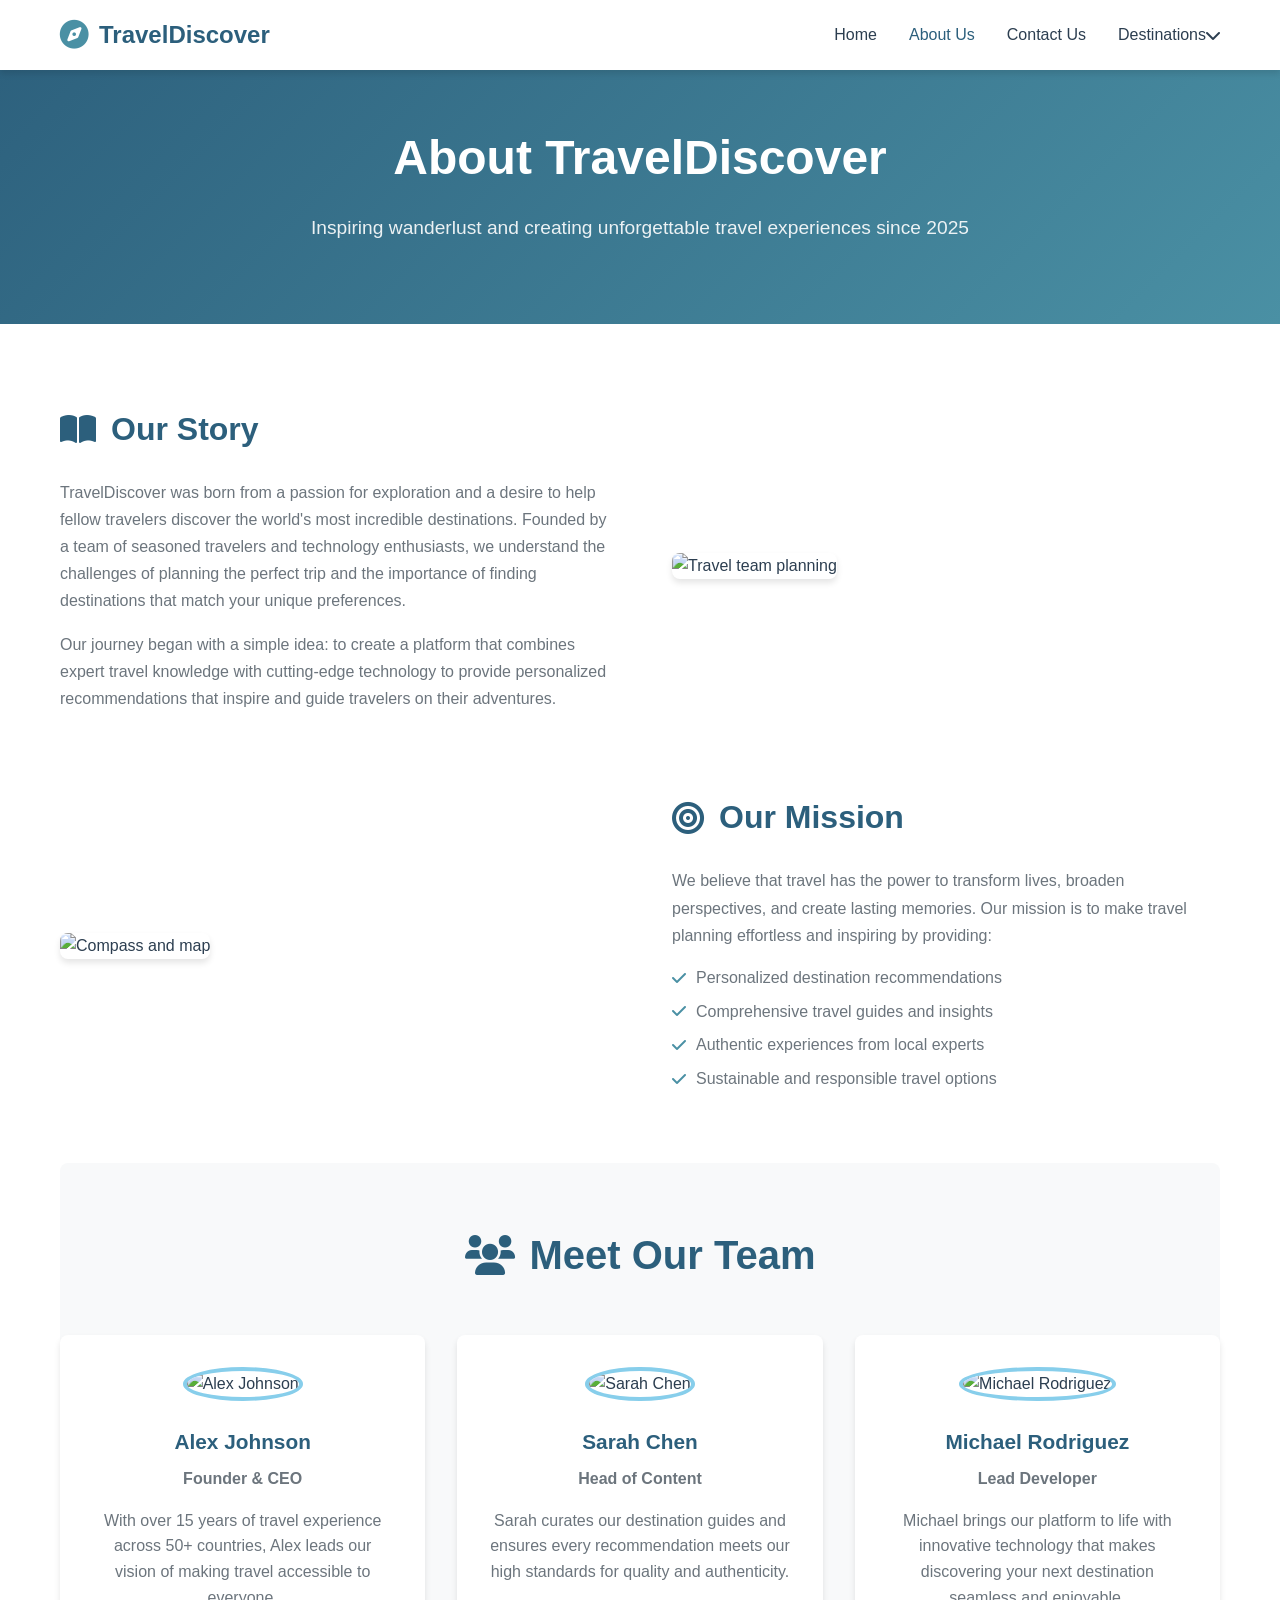
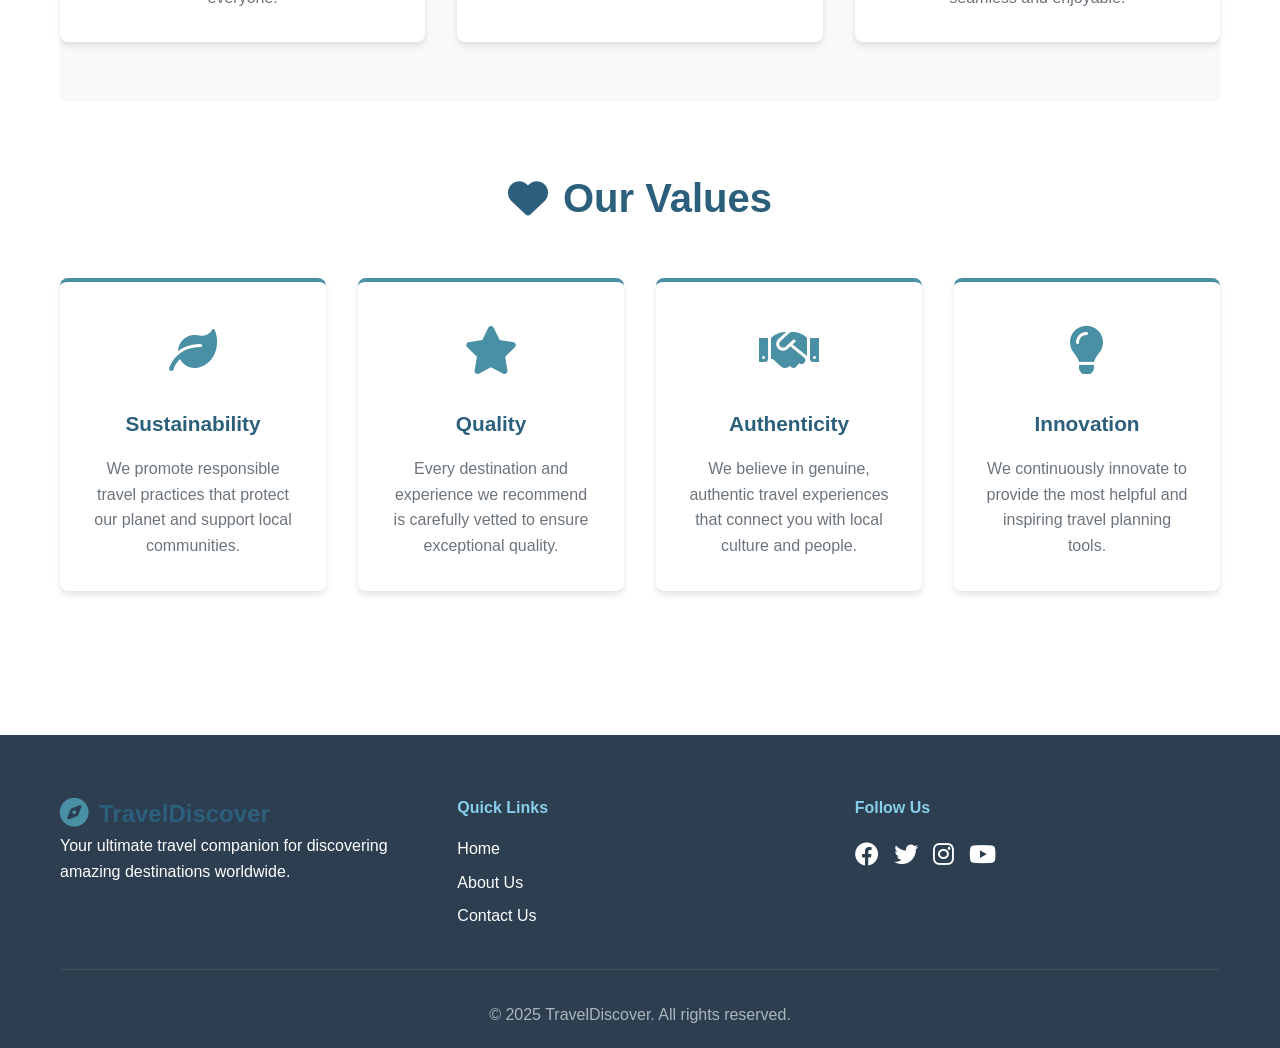
==== about.html @ 0dfa572a "create TravelDiscover website" ====
<!DOCTYPE html>
<html lang="en">
<head>
    <meta charset="UTF-8">
    <meta name="viewport" content="width=device-width, initial-scale=1.0">
    <title>About Us - TravelDiscover</title>
    <link rel="stylesheet" href="styles.css">
    <link href="https://cdnjs.cloudflare.com/ajax/libs/font-awesome/6.0.0/css/all.min.css" rel="stylesheet">
</head>
<body>
    <!-- Navigation Bar -->
    <nav class="ac-navbar">
        <div class="ac-nav-container">
            <div class="ac-logo">
                <i class="fas fa-compass"></i>
                <span>TravelDiscover</span>
            </div>
            <ul class="ac-nav-menu" id="acNavMenu">
                <li><a href="index.html">Home</a></li>
                <li><a href="about.html" class="ac-nav-active">About Us</a></li>
                <li><a href="contact.html">Contact Us</a></li>
                <li class="ac-dropdown">
                    <a href="#" class="ac-dropdown-toggle">Destinations <i class="fas fa-chevron-down"></i></a>
                    <ul class="ac-dropdown-menu">
                        <li><a href="index.html#beaches">Beaches</a></li>
                        <li><a href="index.html#temples">Temples</a></li>
                        <li><a href="index.html#countries">Countries</a></li>
                    </ul>
                </li>
            </ul>
            <div class="ac-hamburger" id="acHamburger">
                <span></span>
                <span></span>
                <span></span>
            </div>
        </div>
    </nav>

    <!-- About Hero Section -->
    <section class="ac-about-hero">
        <div class="ac-container">
            <h1>About TravelDiscover</h1>
            <p class="ac-hero-subtitle">Inspiring wanderlust and creating unforgettable travel experiences since 2025</p>
        </div>
    </section>

    <!-- About Content -->
    <section class="ac-about-content">
        <div class="ac-container">
            <!-- Our Story -->
            <div class="ac-about-section">
                <div class="ac-about-text">
                    <h2><i class="fas fa-book-open"></i> Our Story</h2>
                    <p>TravelDiscover was born from a passion for exploration and a desire to help fellow travelers discover the world's most incredible destinations. Founded by a team of seasoned travelers and technology enthusiasts, we understand the challenges of planning the perfect trip and the importance of finding destinations that match your unique preferences.</p>
                    <p>Our journey began with a simple idea: to create a platform that combines expert travel knowledge with cutting-edge technology to provide personalized recommendations that inspire and guide travelers on their adventures.</p>
                </div>
                <div class="ac-about-image">
                    <img src="https://images.unsplash.com/photo-1488646953014-85cb44e25828?ixlib=rb-4.0.3&auto=format&fit=crop&w=600&q=80" alt="Travel team planning" />
                </div>
            </div>

            <!-- Our Mission -->
            <div class="ac-about-section ac-reverse">
                <div class="ac-about-text">
                    <h2><i class="fas fa-bullseye"></i> Our Mission</h2>
                    <p>We believe that travel has the power to transform lives, broaden perspectives, and create lasting memories. Our mission is to make travel planning effortless and inspiring by providing:</p>
                    <ul class="ac-mission-list">
                        <li><i class="fas fa-check"></i> Personalized destination recommendations</li>
                        <li><i class="fas fa-check"></i> Comprehensive travel guides and insights</li>
                        <li><i class="fas fa-check"></i> Authentic experiences from local experts</li>
                        <li><i class="fas fa-check"></i> Sustainable and responsible travel options</li>
                    </ul>
                </div>
                <div class="ac-about-image">
                    <img src="https://images.unsplash.com/photo-1469474968028-56623f02e42e?ixlib=rb-4.0.3&auto=format&fit=crop&w=600&q=80" alt="Compass and map" />
                </div>
            </div>

            <!-- Our Team -->
            <div class="ac-team-section">
                <h2><i class="fas fa-users"></i> Meet Our Team</h2>
                <div class="ac-team-grid">
                    <div class="ac-team-member">
                        <div class="ac-member-image">
                            <img src="https://images.unsplash.com/photo-1507003211169-0a1dd7228f2d?ixlib=rb-4.0.3&auto=format&fit=crop&w=300&q=80" alt="Alex Johnson" />
                        </div>
                        <div class="ac-member-info">
                            <h3>Alex Johnson</h3>
                            <p class="ac-member-role">Founder & CEO</p>
                            <p>With over 15 years of travel experience across 50+ countries, Alex leads our vision of making travel accessible to everyone.</p>
                        </div>
                    </div>
                    <div class="ac-team-member">
                        <div class="ac-member-image">
                            <img src="https://images.unsplash.com/photo-1494790108755-2616b612b605?ixlib=rb-4.0.3&auto=format&fit=crop&w=300&q=80" alt="Sarah Chen" />
                        </div>
                        <div class="ac-member-info">
                            <h3>Sarah Chen</h3>
                            <p class="ac-member-role">Head of Content</p>
                            <p>Sarah curates our destination guides and ensures every recommendation meets our high standards for quality and authenticity.</p>
                        </div>
                    </div>
                    <div class="ac-team-member">
                        <div class="ac-member-image">
                            <img src="https://images.unsplash.com/photo-1472099645785-5658abf4ff4e?ixlib=rb-4.0.3&auto=format&fit=crop&w=300&q=80" alt="Michael Rodriguez" />
                        </div>
                        <div class="ac-member-info">
                            <h3>Michael Rodriguez</h3>
                            <p class="ac-member-role">Lead Developer</p>
                            <p>Michael brings our platform to life with innovative technology that makes discovering your next destination seamless and enjoyable.</p>
                        </div>
                    </div>
                </div>
            </div>

            <!-- Our Values -->
            <div class="ac-values-section">
                <h2><i class="fas fa-heart"></i> Our Values</h2>
                <div class="ac-values-grid">
                    <div class="ac-value-card">
                        <div class="ac-value-icon">
                            <i class="fas fa-leaf"></i>
                        </div>
                        <h3>Sustainability</h3>
                        <p>We promote responsible travel practices that protect our planet and support local communities.</p>
                    </div>
                    <div class="ac-value-card">
                        <div class="ac-value-icon">
                            <i class="fas fa-star"></i>
                        </div>
                        <h3>Quality</h3>
                        <p>Every destination and experience we recommend is carefully vetted to ensure exceptional quality.</p>
                    </div>
                    <div class="ac-value-card">
                        <div class="ac-value-icon">
                            <i class="fas fa-handshake"></i>
                        </div>
                        <h3>Authenticity</h3>
                        <p>We believe in genuine, authentic travel experiences that connect you with local culture and people.</p>
                    </div>
                    <div class="ac-value-card">
                        <div class="ac-value-icon">
                            <i class="fas fa-lightbulb"></i>
                        </div>
                        <h3>Innovation</h3>
                        <p>We continuously innovate to provide the most helpful and inspiring travel planning tools.</p>
                    </div>
                </div>
            </div>
        </div>
    </section>

    <!-- Footer -->
    <footer class="ac-footer">
        <div class="ac-container">
            <div class="ac-footer-content">
                <div class="ac-footer-section">
                    <div class="ac-logo">
                        <i class="fas fa-compass"></i>
                        <span>TravelDiscover</span>
                    </div>
                    <p>Your ultimate travel companion for discovering amazing destinations worldwide.</p>
                </div>
                <div class="ac-footer-section">
                    <h4>Quick Links</h4>
                    <ul>
                        <li><a href="index.html">Home</a></li>
                        <li><a href="about.html">About Us</a></li>
                        <li><a href="contact.html">Contact Us</a></li>
                    </ul>
                </div>
                <div class="ac-footer-section">
                    <h4>Follow Us</h4>
                    <div class="ac-social-links">
                        <a href="#"><i class="fab fa-facebook"></i></a>
                        <a href="#"><i class="fab fa-twitter"></i></a>
                        <a href="#"><i class="fab fa-instagram"></i></a>
                        <a href="#"><i class="fab fa-youtube"></i></a>
                    </div>
                </div>
            </div>
            <div class="ac-footer-bottom">
                <p>&copy; 2025 TravelDiscover. All rights reserved.</p>
            </div>
        </div>
    </footer>

    <script src="script.js"></script>
</body>
</html>
---- styles.css ----
/* CSS Variables for consistent theming */
:root {
    --primary-color: #2C5F7C;
    --secondary-color: #4A90A4;
    --accent-color: #87CEEB;
    --text-dark: #2C3E50;
    --text-light: #6C757D;
    --white: #FFFFFF;
    --light-gray: #F8F9FA;
    --border-color: #E9ECEF;
    --shadow: 0 4px 6px rgba(0, 0, 0, 0.1);
    --shadow-hover: 0 8px 25px rgba(0, 0, 0, 0.15);
    --gradient: linear-gradient(135deg, var(--primary-color), var(--secondary-color));
    --border-radius: 8px;
    --transition: all 0.3s ease;
}

/* Global Styles */
* {
    margin: 0;
    padding: 0;
    box-sizing: border-box;
}

body {
    font-family: 'Segoe UI', Tahoma, Geneva, Verdana, sans-serif;
    line-height: 1.6;
    color: var(--text-dark);
    background-color: var(--white);
}

.ac-container {
    max-width: 1200px;
    margin: 0 auto;
    padding: 0 20px;
}

/* Navigation Styles */
.ac-navbar {
    background: var(--white);
    box-shadow: var(--shadow);
    position: fixed;
    top: 0;
    left: 0;
    right: 0;
    z-index: 1000;
    transition: var(--transition);
}

.ac-nav-container {
    max-width: 1200px;
    margin: 0 auto;
    padding: 0 20px;
    display: flex;
    justify-content: space-between;
    align-items: center;
    height: 70px;
}

.ac-logo {
    display: flex;
    align-items: center;
    font-size: 1.5rem;
    font-weight: bold;
    color: var(--primary-color);
    text-decoration: none;
}

.ac-logo i {
    margin-right: 10px;
    font-size: 1.8rem;
    color: var(--secondary-color);
}

.ac-nav-menu {
    display: flex;
    list-style: none;
    align-items: center;
}

.ac-nav-menu li {
    margin-left: 2rem;
    position: relative;
}

.ac-nav-menu a {
    text-decoration: none;
    color: var(--text-dark);
    font-weight: 500;
    transition: var(--transition);
    padding: 0.5rem 0;
    display: flex;
    align-items: center;
}

.ac-nav-menu a:hover,
.ac-nav-active {
    color: var(--primary-color) !important;
}

/* Dropdown Styles */
.ac-dropdown {
    position: relative;
}

.ac-dropdown-menu {
    position: absolute;
    top: 100%;
    left: 0;
    background: var(--white);
    box-shadow: var(--shadow);
    border-radius: var(--border-radius);
    min-width: 200px;
    opacity: 0;
    visibility: hidden;
    transform: translateY(-10px);
    transition: var(--transition);
    list-style: none;
    padding: 0.5rem 0;
    margin: 0;
}

.ac-dropdown:hover .ac-dropdown-menu {
    opacity: 1;
    visibility: visible;
    transform: translateY(0);
}

.ac-dropdown-menu li {
    margin: 0;
}

.ac-dropdown-menu a {
    padding: 0.75rem 1rem;
    display: block;
    border-radius: 0;
}

.ac-dropdown-menu a:hover {
    background-color: var(--light-gray);
}

/* Mobile Navigation */
.ac-hamburger {
    display: none;
    flex-direction: column;
    cursor: pointer;
    padding: 5px;
}

.ac-hamburger span {
    width: 25px;
    height: 3px;
    background-color: var(--primary-color);
    margin: 3px 0;
    transition: var(--transition);
}

/* Hero Section */
.ac-hero {
    background: var(--gradient);
    color: var(--white);
    padding: 120px 0 80px;
    display: flex;
    align-items: center;
    min-height: 600px;
}

.ac-hero .ac-container {
    display: grid;
    grid-template-columns: 1fr 1fr;
    gap: 4rem;
    align-items: center;
}

.ac-hero-content h1 {
    font-size: 3rem;
    margin-bottom: 1rem;
    line-height: 1.2;
}

.ac-intro-text {
    font-size: 1.2rem;
    margin-bottom: 2rem;
    opacity: 0.9;
    line-height: 1.6;
}

.ac-cta-button {
    display: inline-flex;
    align-items: center;
    background: var(--white);
    color: var(--primary-color);
    padding: 15px 30px;
    text-decoration: none;
    border-radius: var(--border-radius);
    font-weight: 600;
    transition: var(--transition);
    box-shadow: var(--shadow);
}

.ac-cta-button:hover {
    transform: translateY(-2px);
    box-shadow: var(--shadow-hover);
}

.ac-hero-image {
    text-align: center;
}

.ac-hero-image img {
    width: 100%;
    max-width: 500px;
    height: 400px;
    object-fit: cover;
    border-radius: var(--border-radius);
    box-shadow: var(--shadow-hover);
}

/* Recommendations Section */
.ac-recommendations {
    padding: 80px 0;
    background: var(--light-gray);
}

.ac-recommendations h2 {
    text-align: center;
    font-size: 2.5rem;
    margin-bottom: 3rem;
    color: var(--primary-color);
}

.ac-recommendation-category {
    margin-bottom: 4rem;
}

.ac-recommendation-category h3 {
    font-size: 2rem;
    margin-bottom: 2rem;
    color: var(--text-dark);
    display: flex;
    align-items: center;
    gap: 15px;
}

.ac-recommendation-category h3 i {
    color: var(--secondary-color);
}

.ac-recommendation-grid {
    display: grid;
    grid-template-columns: repeat(auto-fit, minmax(400px, 1fr));
    gap: 2rem;
}

.ac-recommendation-card {
    background: var(--white);
    border-radius: var(--border-radius);
    overflow: hidden;
    box-shadow: var(--shadow);
    transition: var(--transition);
}

.ac-recommendation-card:hover {
    transform: translateY(-5px);
    box-shadow: var(--shadow-hover);
}

.ac-recommendation-card img {
    width: 100%;
    height: 250px;
    object-fit: cover;
}

.ac-card-content {
    padding: 1.5rem;
}

.ac-card-content h4 {
    font-size: 1.3rem;
    margin-bottom: 0.5rem;
    color: var(--primary-color);
}

.ac-card-content p {
    color: var(--text-light);
    margin-bottom: 1rem;
}

.ac-rating {
    display: flex;
    align-items: center;
    gap: 5px;
}

.ac-rating i {
    color: #FFD700;
}

.ac-rating span {
    margin-left: 10px;
    font-weight: 600;
    color: var(--text-dark);
}

/* About Page Styles */
.ac-about-hero,
.ac-contact-hero {
    background: var(--gradient);
    color: var(--white);
    padding: 120px 0 80px;
    text-align: center;
}

.ac-about-hero h1,
.ac-contact-hero h1 {
    font-size: 3rem;
    margin-bottom: 1rem;
}

.ac-hero-subtitle {
    font-size: 1.2rem;
    opacity: 0.9;
}

.ac-about-content {
    padding: 80px 0;
}

.ac-about-section {
    display: grid;
    grid-template-columns: 1fr 1fr;
    gap: 4rem;
    align-items: center;
    margin-bottom: 4rem;
}

.ac-about-section.ac-reverse {
    direction: rtl;
}

.ac-about-section.ac-reverse > * {
    direction: ltr;
}

.ac-about-text h2 {
    font-size: 2rem;
    margin-bottom: 1.5rem;
    color: var(--primary-color);
    display: flex;
    align-items: center;
    gap: 15px;
}

.ac-about-text p {
    margin-bottom: 1rem;
    color: var(--text-light);
    line-height: 1.7;
}

.ac-mission-list {
    list-style: none;
    padding: 0;
}

.ac-mission-list li {
    display: flex;
    align-items: center;
    gap: 10px;
    margin-bottom: 0.5rem;
    color: var(--text-light);
}

.ac-mission-list i {
    color: var(--secondary-color);
}

.ac-about-image img {
    width: 100%;
    height: 400px;
    object-fit: cover;
    border-radius: var(--border-radius);
    box-shadow: var(--shadow);
}

/* Team Section */
.ac-team-section {
    background: var(--light-gray);
    padding: 60px 0;
    border-radius: var(--border-radius);
    margin: 4rem 0;
}

.ac-team-section h2 {
    text-align: center;
    font-size: 2.5rem;
    margin-bottom: 3rem;
    color: var(--primary-color);
    display: flex;
    align-items: center;
    justify-content: center;
    gap: 15px;
}

.ac-team-grid {
    display: grid;
    grid-template-columns: repeat(auto-fit, minmax(300px, 1fr));
    gap: 2rem;
}

.ac-team-member {
    background: var(--white);
    padding: 2rem;
    border-radius: var(--border-radius);
    text-align: center;
    box-shadow: var(--shadow);
    transition: var(--transition);
}

.ac-team-member:hover {
    transform: translateY(-5px);
    box-shadow: var(--shadow-hover);
}

.ac-member-image {
    margin-bottom: 1.5rem;
}

.ac-member-image img {
    width: 120px;
    height: 120px;
    border-radius: 50%;
    object-fit: cover;
    border: 4px solid var(--accent-color);
}

.ac-member-info h3 {
    font-size: 1.3rem;
    margin-bottom: 0.5rem;
    color: var(--primary-color);
}

.ac-member-role {
    color: var(--secondary-color);
    font-weight: 600;
    margin-bottom: 1rem !important;
}

.ac-member-info p {
    color: var(--text-light);
    line-height: 1.6;
}

/* Values Section */
.ac-values-section {
    margin: 4rem 0;
}

.ac-values-section h2 {
    text-align: center;
    font-size: 2.5rem;
    margin-bottom: 3rem;
    color: var(--primary-color);
    display: flex;
    align-items: center;
    justify-content: center;
    gap: 15px;
}

.ac-values-grid {
    display: grid;
    grid-template-columns: repeat(auto-fit, minmax(250px, 1fr));
    gap: 2rem;
}

.ac-value-card {
    background: var(--white);
    padding: 2rem;
    border-radius: var(--border-radius);
    text-align: center;
    box-shadow: var(--shadow);
    transition: var(--transition);
    border-top: 4px solid var(--secondary-color);
}

.ac-value-card:hover {
    transform: translateY(-5px);
    box-shadow: var(--shadow-hover);
}

.ac-value-icon {
    font-size: 3rem;
    color: var(--secondary-color);
    margin-bottom: 1rem;
}

.ac-value-card h3 {
    font-size: 1.3rem;
    margin-bottom: 1rem;
    color: var(--primary-color);
}

.ac-value-card p {
    color: var(--text-light);
    line-height: 1.6;
}

/* Contact Page Styles */
.ac-contact-content {
    padding: 80px 0;
}

.ac-contact-wrapper {
    display: grid;
    grid-template-columns: 2fr 1fr;
    gap: 4rem;
}

.ac-contact-form-section h2,
.ac-contact-info-section h2 {
    font-size: 2rem;
    margin-bottom: 2rem;
    color: var(--primary-color);
    display: flex;
    align-items: center;
    gap: 15px;
}

/* Contact Form */
.ac-contact-form {
    background: var(--white);
    padding: 2rem;
    border-radius: var(--border-radius);
    box-shadow: var(--shadow);
}

.ac-form-row {
    display: grid;
    grid-template-columns: 1fr 1fr;
    gap: 1rem;
}

.ac-form-group {
    margin-bottom: 1.5rem;
}

.ac-form-group label {
    display: block;
    margin-bottom: 0.5rem;
    font-weight: 600;
    color: var(--text-dark);
}

.ac-form-group input,
.ac-form-group select,
.ac-form-group textarea {
    width: 100%;
    padding: 12px;
    border: 2px solid var(--border-color);
    border-radius: var(--border-radius);
    font-family: inherit;
    transition: var(--transition);
}

.ac-form-group input:focus,
.ac-form-group select:focus,
.ac-form-group textarea:focus {
    outline: none;
    border-color: var(--secondary-color);
    box-shadow: 0 0 0 3px rgba(74, 144, 164, 0.1);
}

.ac-checkbox-group {
    display: flex;
    align-items: flex-start;
    gap: 10px;
}

.ac-checkbox-group input[type="checkbox"] {
    width: auto;
    margin-top: 4px;
}

.ac-checkbox-group label {
    margin-bottom: 0;
    font-weight: normal;
    cursor: pointer;
}

.ac-submit-button {
    background: var(--gradient);
    color: var(--white);
    border: none;
    padding: 15px 30px;
    border-radius: var(--border-radius);
    font-size: 1.1rem;
    font-weight: 600;
    cursor: pointer;
    transition: var(--transition);
    display: flex;
    align-items: center;
    gap: 10px;
    width: 100%;
    justify-content: center;
}

.ac-submit-button:hover {
    transform: translateY(-2px);
    box-shadow: var(--shadow-hover);
}

/* Success Message */
.ac-success-message {
    background: #d4edda;
    color: #155724;
    padding: 2rem;
    border-radius: var(--border-radius);
    text-align: center;
    border: 1px solid #c3e6cb;
    display: none;
}

.ac-success-message.ac-show {
    display: block;
}

.ac-success-message i {
    font-size: 3rem;
    margin-bottom: 1rem;
}

.ac-success-message h3 {
    margin-bottom: 0.5rem;
}

/* Contact Information */
.ac-contact-info-card {
    background: var(--white);
    padding: 2rem;
    border-radius: var(--border-radius);
    box-shadow: var(--shadow);
}

.ac-contact-item {
    display: flex;
    align-items: flex-start;
    gap: 15px;
    margin-bottom: 2rem;
    padding-bottom: 2rem;
    border-bottom: 1px solid var(--border-color);
}

.ac-contact-item:last-child {
    margin-bottom: 0;
    padding-bottom: 0;
    border-bottom: none;
}

.ac-contact-icon {
    background: var(--light-gray);
    padding: 15px;
    border-radius: 50%;
    color: var(--secondary-color);
    font-size: 1.2rem;
    min-width: 50px;
    text-align: center;
}

.ac-contact-details h3 {
    margin-bottom: 0.5rem;
    color: var(--primary-color);
}

.ac-contact-details p {
    color: var(--text-light);
    margin-bottom: 0.25rem;
}

/* Social Media Section */
.ac-social-section {
    margin-top: 2rem;
    padding-top: 2rem;
    border-top: 1px solid var(--border-color);
}

.ac-social-section h3 {
    margin-bottom: 1rem;
    color: var(--primary-color);
    display: flex;
    align-items: center;
    gap: 10px;
}

.ac-social-link {
    display: flex;
    align-items: center;
    gap: 10px;
    padding: 10px 15px;
    margin-bottom: 10px;
    border-radius: var(--border-radius);
    text-decoration: none;
    transition: var(--transition);
    border: 2px solid var(--border-color);
}

.ac-social-link:hover {
    transform: translateX(5px);
}

.ac-social-link.facebook {
    color: #1877F2;
    border-color: #1877F2;
}

.ac-social-link.facebook:hover {
    background: #1877F2;
    color: white;
}

.ac-social-link.twitter {
    color: #1DA1F2;
    border-color: #1DA1F2;
}

.ac-social-link.twitter:hover {
    background: #1DA1F2;
    color: white;
}

.ac-social-link.instagram {
    color: #E4405F;
    border-color: #E4405F;
}

.ac-social-link.instagram:hover {
    background: #E4405F;
    color: white;
}

.ac-social-link.youtube {
    color: #FF0000;
    border-color: #FF0000;
}

.ac-social-link.youtube:hover {
    background: #FF0000;
    color: white;
}

/* FAQ Section */
.ac-faq-section {
    background: var(--light-gray);
    padding: 60px 0;
    margin-top: 4rem;
}

.ac-faq-section h2 {
    text-align: center;
    font-size: 2.5rem;
    margin-bottom: 3rem;
    color: var(--primary-color);
    display: flex;
    align-items: center;
    justify-content: center;
    gap: 15px;
}

.ac-faq-grid {
    display: grid;
    grid-template-columns: repeat(auto-fit, minmax(280px, 1fr));
    gap: 2rem;
}

.ac-faq-item {
    background: var(--white);
    padding: 2rem;
    border-radius: var(--border-radius);
    box-shadow: var(--shadow);
    transition: var(--transition);
}

.ac-faq-item:hover {
    transform: translateY(-2px);
    box-shadow: var(--shadow-hover);
}

.ac-faq-item h3 {
    font-size: 1.2rem;
    margin-bottom: 1rem;
    color: var(--primary-color);
}

.ac-faq-item p {
    color: var(--text-light);
    line-height: 1.6;
}

/* Footer */
.ac-footer {
    background: var(--text-dark);
    color: var(--white);
    padding: 60px 0 20px;
}

.ac-footer-content {
    display: grid;
    grid-template-columns: repeat(auto-fit, minmax(250px, 1fr));
    gap: 2rem;
    margin-bottom: 2rem;
}

.ac-footer-section h4 {
    margin-bottom: 1rem;
    color: var(--accent-color);
}

.ac-footer-section ul {
    list-style: none;
}

.ac-footer-section ul li {
    margin-bottom: 0.5rem;
}

.ac-footer-section ul li a {
    color: var(--white);
    text-decoration: none;
    transition: var(--transition);
}

.ac-footer-section ul li a:hover {
    color: var(--accent-color);
}

.ac-footer .ac-social-links {
    display: flex;
    gap: 15px;
}

.ac-footer .ac-social-links a {
    color: var(--white);
    font-size: 1.5rem;
    transition: var(--transition);
}

.ac-footer .ac-social-links a:hover {
    color: var(--accent-color);
    transform: translateY(-2px);
}

.ac-footer-bottom {
    text-align: center;
    padding-top: 2rem;
    border-top: 1px solid #495057;
    color: #ADB5BD;
}

/* Responsive Design */
@media (max-width: 768px) {
    .ac-nav-menu {
        position: fixed;
        top: 70px;
        left: -100%;
        width: 100%;
        height: calc(100vh - 70px);
        background: var(--white);
        flex-direction: column;
        justify-content: flex-start;
        align-items: center;
        transition: var(--transition);
        padding-top: 2rem;
        box-shadow: var(--shadow);
    }

    .ac-nav-menu.ac-active {
        left: 0;
    }

    .ac-nav-menu li {
        margin: 1rem 0;
    }

    .ac-hamburger {
        display: flex;
    }

    .ac-hamburger.ac-active span:nth-child(1) {
        transform: rotate(-45deg) translate(-5px, 6px);
    }

    .ac-hamburger.ac-active span:nth-child(2) {
        opacity: 0;
    }

    .ac-hamburger.ac-active span:nth-child(3) {
        transform: rotate(45deg) translate(-5px, -6px);
    }

    .ac-dropdown-menu {
        position: static;
        opacity: 1;
        visibility: visible;
        transform: none;
        box-shadow: none;
        background: var(--light-gray);
        border-radius: 0;
        margin-top: 1rem;
    }

    .ac-hero .ac-container {
        grid-template-columns: 1fr;
        text-align: center;
        gap: 2rem;
    }

    .ac-hero-content h1 {
        font-size: 2.5rem;
    }

    .ac-recommendation-grid {
        grid-template-columns: 1fr;
    }

    .ac-about-section {
        grid-template-columns: 1fr;
        gap: 2rem;
    }

    .ac-about-section.ac-reverse {
        direction: ltr;
    }

    .ac-contact-wrapper {
        grid-template-columns: 1fr;
        gap: 2rem;
    }

    .ac-form-row {
        grid-template-columns: 1fr;
    }

    .ac-footer-content {
        grid-template-columns: 1fr;
        text-align: center;
    }
}

@media (max-width: 480px) {
    .ac-container {
        padding: 0 15px;
    }

    .ac-hero {
        padding: 100px 0 60px;
    }

    .ac-hero-content h1 {
        font-size: 2rem;
    }

    .ac-intro-text {
        font-size: 1rem;
    }

    .ac-recommendations h2,
    .ac-team-section h2,
    .ac-values-section h2,
    .ac-faq-section h2 {
        font-size: 2rem;
    }

    .ac-about-hero h1,
    .ac-contact-hero h1 {
        font-size: 2.5rem;
    }

    .ac-recommendation-card,
    .ac-team-member,
    .ac-value-card,
    .ac-faq-item {
        margin-bottom: 1rem;
    }
}

/* Animation Classes */
.ac-fade-in {
    opacity: 0;
    transform: translateY(30px);
    transition: all 0.6s ease;
}

.ac-fade-in.ac-visible {
    opacity: 1;
    transform: translateY(0);
}

/* Scroll to Top Button */
.ac-scroll-top {
    position: fixed;
    bottom: 20px;
    right: 20px;
    background: var(--primary-color);
    color: var(--white);
    border: none;
    border-radius: 50%;
    width: 50px;
    height: 50px;
    font-size: 1.2rem;
    cursor: pointer;
    opacity: 0;
    visibility: hidden;
    transition: var(--transition);
    z-index: 1000;
}

.ac-scroll-top.ac-visible {
    opacity: 1;
    visibility: visible;
}

.ac-scroll-top:hover {
    background: var(--secondary-color);
    transform: translateY(-2px);
}
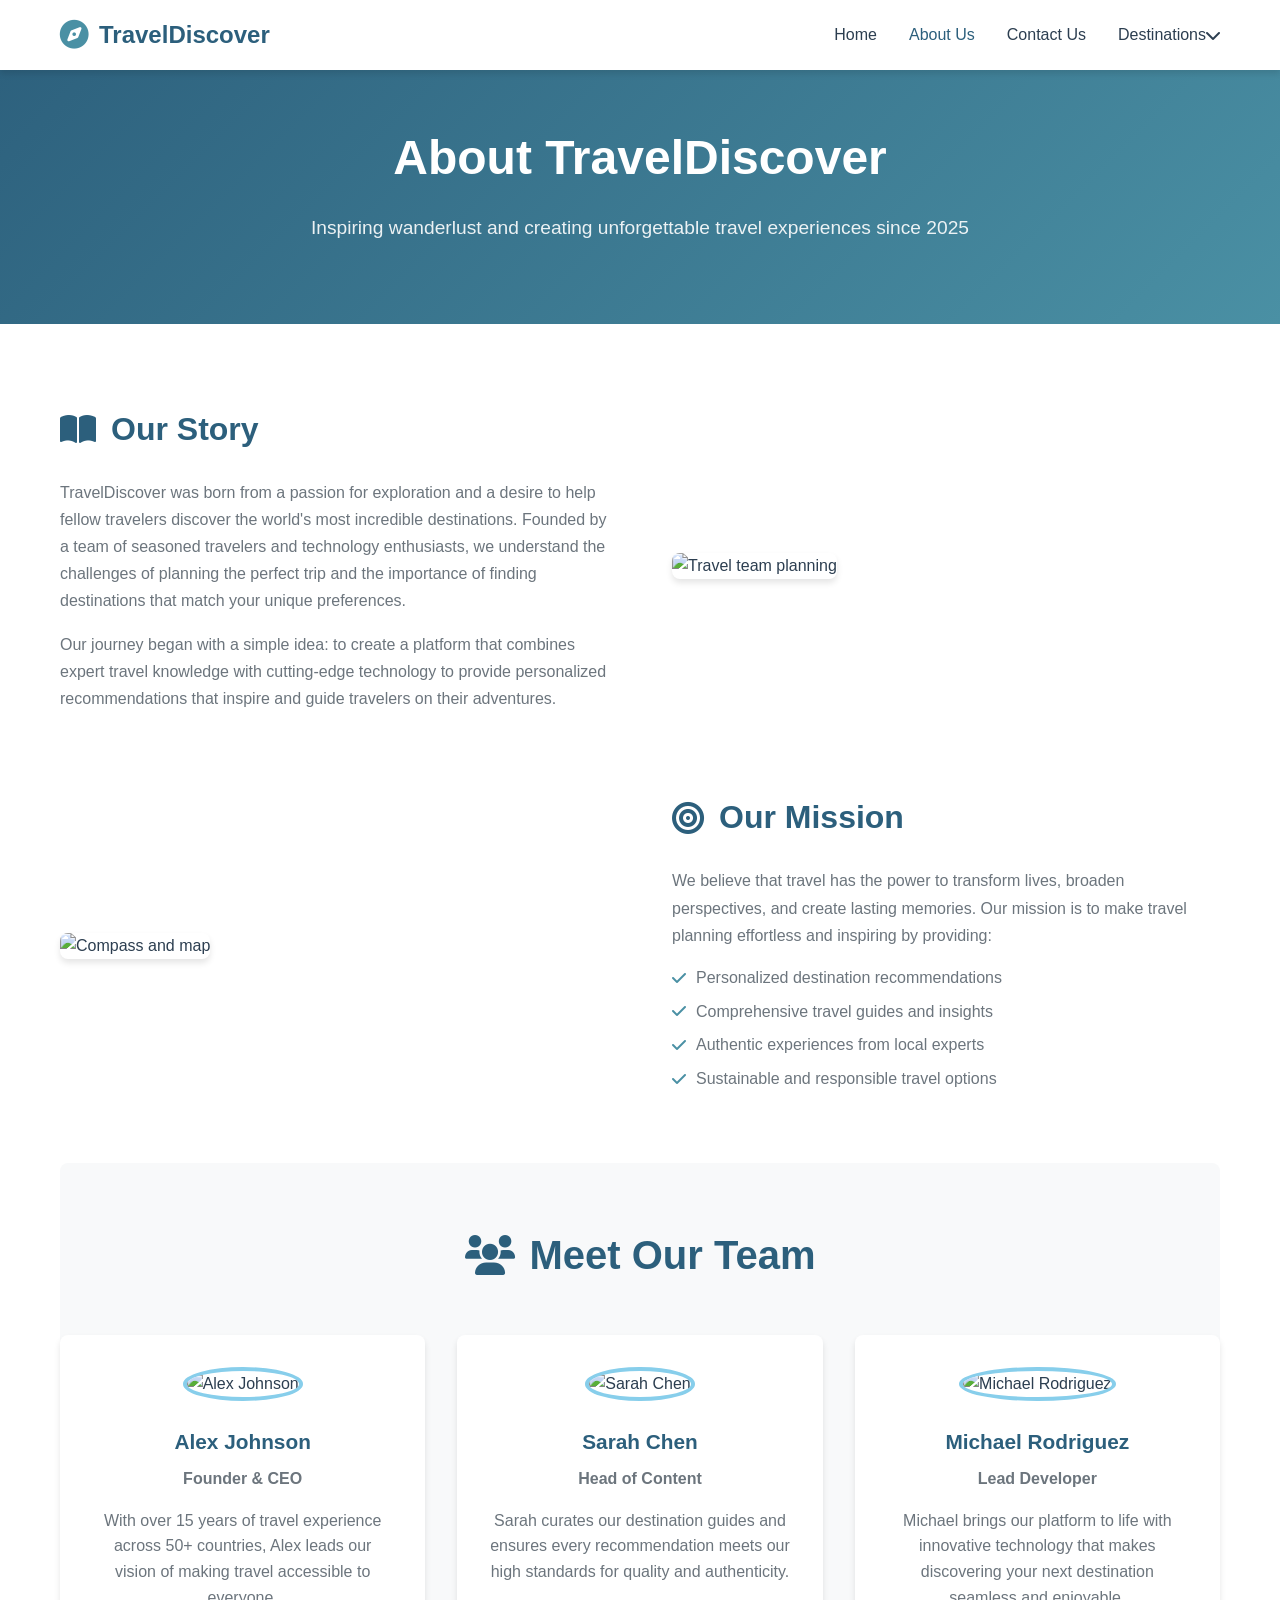
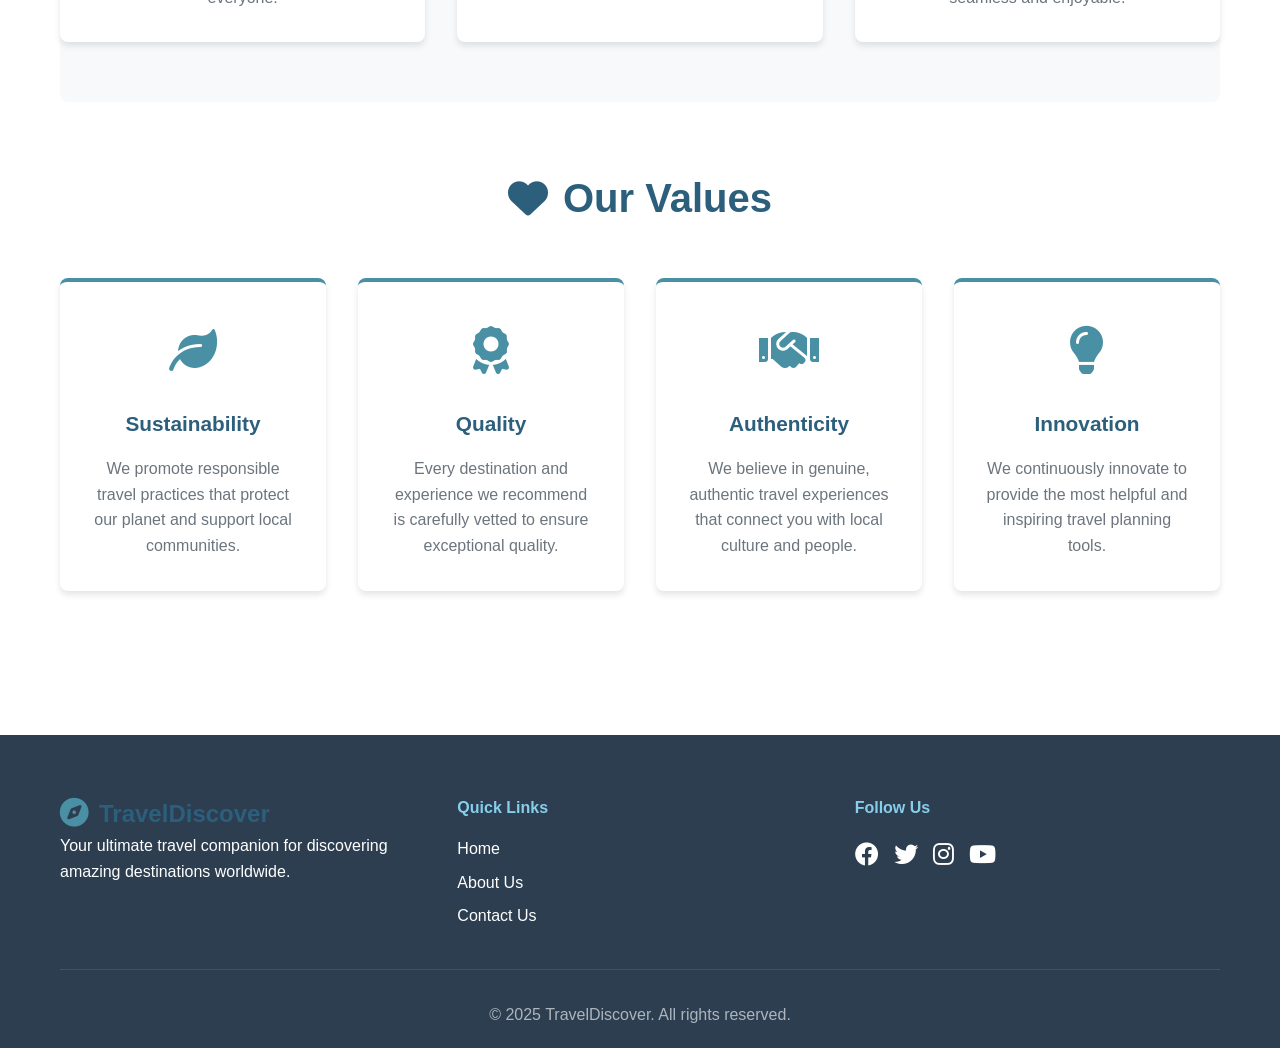
==== commit 9b26ab60: "remove extra prefixes from classes and ids" ====
--- a/about.html
+++ b/about.html
@@ -9,26 +9,26 @@
 </head>
 <body>
     <!-- Navigation Bar -->
-    <nav class="ac-navbar">
-        <div class="ac-nav-container">
-            <div class="ac-logo">
+    <nav class="navbar">
+        <div class="nav-container">
+            <div class="logo">
                 <i class="fas fa-compass"></i>
                 <span>TravelDiscover</span>
             </div>
-            <ul class="ac-nav-menu" id="acNavMenu">
+            <ul class="nav-menu" id="navMenu">
                 <li><a href="index.html">Home</a></li>
-                <li><a href="about.html" class="ac-nav-active">About Us</a></li>
+                <li><a href="about.html" class="nav-active">About Us</a></li>
                 <li><a href="contact.html">Contact Us</a></li>
-                <li class="ac-dropdown">
-                    <a href="#" class="ac-dropdown-toggle">Destinations <i class="fas fa-chevron-down"></i></a>
-                    <ul class="ac-dropdown-menu">
+                <li class="dropdown">
+                    <a href="#" class="dropdown-toggle">Destinations <i class="fas fa-chevron-down"></i></a>
+                    <ul class="dropdown-menu">
                         <li><a href="index.html#beaches">Beaches</a></li>
                         <li><a href="index.html#temples">Temples</a></li>
                         <li><a href="index.html#countries">Countries</a></li>
                     </ul>
                 </li>
             </ul>
-            <div class="ac-hamburger" id="acHamburger">
+            <div class="hamburger" id="hamburger">
                 <span></span>
                 <span></span>
                 <span></span>
@@ -37,76 +37,76 @@
     </nav>
 
     <!-- About Hero Section -->
-    <section class="ac-about-hero">
-        <div class="ac-container">
+    <section class="about-hero">
+        <div class="container">
             <h1>About TravelDiscover</h1>
-            <p class="ac-hero-subtitle">Inspiring wanderlust and creating unforgettable travel experiences since 2025</p>
+            <p class="hero-subtitle">Inspiring wanderlust and creating unforgettable travel experiences since 2025</p>
         </div>
     </section>
 
     <!-- About Content -->
-    <section class="ac-about-content">
-        <div class="ac-container">
+    <section class="about-content">
+        <div class="container">
             <!-- Our Story -->
-            <div class="ac-about-section">
-                <div class="ac-about-text">
+            <div class="about-section">
+                <div class="about-text">
                     <h2><i class="fas fa-book-open"></i> Our Story</h2>
                     <p>TravelDiscover was born from a passion for exploration and a desire to help fellow travelers discover the world's most incredible destinations. Founded by a team of seasoned travelers and technology enthusiasts, we understand the challenges of planning the perfect trip and the importance of finding destinations that match your unique preferences.</p>
                     <p>Our journey began with a simple idea: to create a platform that combines expert travel knowledge with cutting-edge technology to provide personalized recommendations that inspire and guide travelers on their adventures.</p>
                 </div>
-                <div class="ac-about-image">
+                <div class="about-image">
                     <img src="https://images.unsplash.com/photo-1488646953014-85cb44e25828?ixlib=rb-4.0.3&auto=format&fit=crop&w=600&q=80" alt="Travel team planning" />
                 </div>
             </div>
 
             <!-- Our Mission -->
-            <div class="ac-about-section ac-reverse">
-                <div class="ac-about-text">
+            <div class="about-section reverse">
+                <div class="about-text">
                     <h2><i class="fas fa-bullseye"></i> Our Mission</h2>
                     <p>We believe that travel has the power to transform lives, broaden perspectives, and create lasting memories. Our mission is to make travel planning effortless and inspiring by providing:</p>
-                    <ul class="ac-mission-list">
+                    <ul class="mission-list">
                         <li><i class="fas fa-check"></i> Personalized destination recommendations</li>
                         <li><i class="fas fa-check"></i> Comprehensive travel guides and insights</li>
                         <li><i class="fas fa-check"></i> Authentic experiences from local experts</li>
                         <li><i class="fas fa-check"></i> Sustainable and responsible travel options</li>
                     </ul>
                 </div>
-                <div class="ac-about-image">
+                <div class="about-image">
                     <img src="https://images.unsplash.com/photo-1469474968028-56623f02e42e?ixlib=rb-4.0.3&auto=format&fit=crop&w=600&q=80" alt="Compass and map" />
                 </div>
             </div>
 
             <!-- Our Team -->
-            <div class="ac-team-section">
+            <div class="team-section">
                 <h2><i class="fas fa-users"></i> Meet Our Team</h2>
-                <div class="ac-team-grid">
-                    <div class="ac-team-member">
-                        <div class="ac-member-image">
+                <div class="team-grid">
+                    <div class="team-member">
+                        <div class="member-image">
                             <img src="https://images.unsplash.com/photo-1507003211169-0a1dd7228f2d?ixlib=rb-4.0.3&auto=format&fit=crop&w=300&q=80" alt="Alex Johnson" />
                         </div>
-                        <div class="ac-member-info">
+                        <div class="member-info">
                             <h3>Alex Johnson</h3>
-                            <p class="ac-member-role">Founder & CEO</p>
+                            <p class="member-role">Founder & CEO</p>
                             <p>With over 15 years of travel experience across 50+ countries, Alex leads our vision of making travel accessible to everyone.</p>
                         </div>
                     </div>
-                    <div class="ac-team-member">
-                        <div class="ac-member-image">
+                    <div class="team-member">
+                        <div class="member-image">
                             <img src="https://images.unsplash.com/photo-1494790108755-2616b612b605?ixlib=rb-4.0.3&auto=format&fit=crop&w=300&q=80" alt="Sarah Chen" />
                         </div>
-                        <div class="ac-member-info">
+                        <div class="member-info">
                             <h3>Sarah Chen</h3>
-                            <p class="ac-member-role">Head of Content</p>
+                            <p class="member-role">Head of Content</p>
                             <p>Sarah curates our destination guides and ensures every recommendation meets our high standards for quality and authenticity.</p>
                         </div>
                     </div>
-                    <div class="ac-team-member">
-                        <div class="ac-member-image">
+                    <div class="team-member">
+                        <div class="member-image">
                             <img src="https://images.unsplash.com/photo-1472099645785-5658abf4ff4e?ixlib=rb-4.0.3&auto=format&fit=crop&w=300&q=80" alt="Michael Rodriguez" />
                         </div>
-                        <div class="ac-member-info">
+                        <div class="member-info">
                             <h3>Michael Rodriguez</h3>
-                            <p class="ac-member-role">Lead Developer</p>
+                            <p class="member-role">Lead Developer</p>
                             <p>Michael brings our platform to life with innovative technology that makes discovering your next destination seamless and enjoyable.</p>
                         </div>
                     </div>
@@ -114,32 +114,32 @@
             </div>
 
             <!-- Our Values -->
-            <div class="ac-values-section">
+            <div class="values-section">
                 <h2><i class="fas fa-heart"></i> Our Values</h2>
-                <div class="ac-values-grid">
-                    <div class="ac-value-card">
-                        <div class="ac-value-icon">
+                <div class="values-grid">
+                                        <div class="value-card">
+                        <div class="value-icon">
                             <i class="fas fa-leaf"></i>
                         </div>
                         <h3>Sustainability</h3>
                         <p>We promote responsible travel practices that protect our planet and support local communities.</p>
                     </div>
-                    <div class="ac-value-card">
-                        <div class="ac-value-icon">
-                            <i class="fas fa-star"></i>
+                    <div class="value-card">
+                        <div class="value-icon">
+                            <i class="fas fa-award"></i>
                         </div>
                         <h3>Quality</h3>
                         <p>Every destination and experience we recommend is carefully vetted to ensure exceptional quality.</p>
                     </div>
-                    <div class="ac-value-card">
-                        <div class="ac-value-icon">
+                    <div class="value-card">
+                        <div class="value-icon">
                             <i class="fas fa-handshake"></i>
                         </div>
                         <h3>Authenticity</h3>
                         <p>We believe in genuine, authentic travel experiences that connect you with local culture and people.</p>
                     </div>
-                    <div class="ac-value-card">
-                        <div class="ac-value-icon">
+                    <div class="value-card">
+                        <div class="value-icon">
                             <i class="fas fa-lightbulb"></i>
                         </div>
                         <h3>Innovation</h3>
@@ -151,17 +151,17 @@
     </section>
 
     <!-- Footer -->
-    <footer class="ac-footer">
-        <div class="ac-container">
-            <div class="ac-footer-content">
-                <div class="ac-footer-section">
-                    <div class="ac-logo">
+    <footer class="footer">
+        <div class="container">
+            <div class="footer-content">
+                <div class="footer-section">
+                    <div class="logo">
                         <i class="fas fa-compass"></i>
                         <span>TravelDiscover</span>
                     </div>
                     <p>Your ultimate travel companion for discovering amazing destinations worldwide.</p>
                 </div>
-                <div class="ac-footer-section">
+                <div class="footer-section">
                     <h4>Quick Links</h4>
                     <ul>
                         <li><a href="index.html">Home</a></li>
@@ -169,9 +169,9 @@
                         <li><a href="contact.html">Contact Us</a></li>
                     </ul>
                 </div>
-                <div class="ac-footer-section">
+                <div class="footer-section">
                     <h4>Follow Us</h4>
-                    <div class="ac-social-links">
+                    <div class="social-links">
                         <a href="#"><i class="fab fa-facebook"></i></a>
                         <a href="#"><i class="fab fa-twitter"></i></a>
                         <a href="#"><i class="fab fa-instagram"></i></a>
@@ -179,7 +179,7 @@
                     </div>
                 </div>
             </div>
-            <div class="ac-footer-bottom">
+            <div class="footer-bottom">
                 <p>&copy; 2025 TravelDiscover. All rights reserved.</p>
             </div>
         </div>
--- a/styles.css
+++ b/styles.css
@@ -29,14 +29,14 @@
     background-color: var(--white);
 }
 
-.ac-container {
+.container {
     max-width: 1200px;
     margin: 0 auto;
     padding: 0 20px;
 }
 
 /* Navigation Styles */
-.ac-navbar {
+.navbar {
     background: var(--white);
     box-shadow: var(--shadow);
     position: fixed;
@@ -47,7 +47,7 @@
     transition: var(--transition);
 }
 
-.ac-nav-container {
+.nav-container {
     max-width: 1200px;
     margin: 0 auto;
     padding: 0 20px;
@@ -57,7 +57,7 @@
     height: 70px;
 }
 
-.ac-logo {
+.logo {
     display: flex;
     align-items: center;
     font-size: 1.5rem;
@@ -66,24 +66,24 @@
     text-decoration: none;
 }
 
-.ac-logo i {
+.logo i {
     margin-right: 10px;
     font-size: 1.8rem;
     color: var(--secondary-color);
 }
 
-.ac-nav-menu {
+.nav-menu {
     display: flex;
     list-style: none;
     align-items: center;
 }
 
-.ac-nav-menu li {
+.nav-menu li {
     margin-left: 2rem;
     position: relative;
 }
 
-.ac-nav-menu a {
+.nav-menu a {
     text-decoration: none;
     color: var(--text-dark);
     font-weight: 500;
@@ -93,17 +93,17 @@
     align-items: center;
 }
 
-.ac-nav-menu a:hover,
-.ac-nav-active {
+.nav-menu a:hover,
+.nav-active {
     color: var(--primary-color) !important;
 }
 
 /* Dropdown Styles */
-.ac-dropdown {
+.dropdown {
     position: relative;
 }
 
-.ac-dropdown-menu {
+.dropdown-menu {
     position: absolute;
     top: 100%;
     left: 0;
@@ -120,35 +120,35 @@
     margin: 0;
 }
 
-.ac-dropdown:hover .ac-dropdown-menu {
+.dropdown:hover .dropdown-menu {
     opacity: 1;
     visibility: visible;
     transform: translateY(0);
 }
 
-.ac-dropdown-menu li {
+.dropdown-menu li {
     margin: 0;
 }
 
-.ac-dropdown-menu a {
+.dropdown-menu a {
     padding: 0.75rem 1rem;
     display: block;
     border-radius: 0;
 }
 
-.ac-dropdown-menu a:hover {
+.dropdown-menu a:hover {
     background-color: var(--light-gray);
 }
 
 /* Mobile Navigation */
-.ac-hamburger {
+.hamburger {
     display: none;
     flex-direction: column;
     cursor: pointer;
     padding: 5px;
 }
 
-.ac-hamburger span {
+.hamburger span {
     width: 25px;
     height: 3px;
     background-color: var(--primary-color);
@@ -157,7 +157,7 @@
 }
 
 /* Hero Section */
-.ac-hero {
+.hero {
     background: var(--gradient);
     color: var(--white);
     padding: 120px 0 80px;
@@ -166,27 +166,27 @@
     min-height: 600px;
 }
 
-.ac-hero .ac-container {
+.hero .container {
     display: grid;
     grid-template-columns: 1fr 1fr;
     gap: 4rem;
     align-items: center;
 }
 
-.ac-hero-content h1 {
+.hero-content h1 {
     font-size: 3rem;
     margin-bottom: 1rem;
     line-height: 1.2;
 }
 
-.ac-intro-text {
+.intro-text {
     font-size: 1.2rem;
     margin-bottom: 2rem;
     opacity: 0.9;
     line-height: 1.6;
 }
 
-.ac-cta-button {
+.cta-button {
     display: inline-flex;
     align-items: center;
     background: var(--white);
@@ -199,16 +199,16 @@
     box-shadow: var(--shadow);
 }
 
-.ac-cta-button:hover {
+.cta-button:hover {
     transform: translateY(-2px);
     box-shadow: var(--shadow-hover);
 }
 
-.ac-hero-image {
+.hero-image {
     text-align: center;
 }
 
-.ac-hero-image img {
+.hero-image img {
     width: 100%;
     max-width: 500px;
     height: 400px;
@@ -218,23 +218,23 @@
 }
 
 /* Recommendations Section */
-.ac-recommendations {
+.recommendations {
     padding: 80px 0;
     background: var(--light-gray);
 }
 
-.ac-recommendations h2 {
+.recommendations h2 {
     text-align: center;
     font-size: 2.5rem;
     margin-bottom: 3rem;
     color: var(--primary-color);
 }
 
-.ac-recommendation-category {
+.recommendation-category {
     margin-bottom: 4rem;
 }
 
-.ac-recommendation-category h3 {
+.recommendation-category h3 {
     font-size: 2rem;
     margin-bottom: 2rem;
     color: var(--text-dark);
@@ -243,17 +243,17 @@
     gap: 15px;
 }
 
-.ac-recommendation-category h3 i {
+.recommendation-category h3 i {
     color: var(--secondary-color);
 }
 
-.ac-recommendation-grid {
+.recommendation-grid {
     display: grid;
     grid-template-columns: repeat(auto-fit, minmax(400px, 1fr));
     gap: 2rem;
 }
 
-.ac-recommendation-card {
+.recommendation-card {
     background: var(--white);
     border-radius: var(--border-radius);
     overflow: hidden;
@@ -261,73 +261,73 @@
     transition: var(--transition);
 }
 
-.ac-recommendation-card:hover {
+.recommendation-card:hover {
     transform: translateY(-5px);
     box-shadow: var(--shadow-hover);
 }
 
-.ac-recommendation-card img {
+.recommendation-card img {
     width: 100%;
     height: 250px;
     object-fit: cover;
 }
 
-.ac-card-content {
+.card-content {
     padding: 1.5rem;
 }
 
-.ac-card-content h4 {
+.card-content h4 {
     font-size: 1.3rem;
     margin-bottom: 0.5rem;
     color: var(--primary-color);
 }
 
-.ac-card-content p {
+.card-content p {
     color: var(--text-light);
     margin-bottom: 1rem;
 }
 
-.ac-rating {
+.rating {
     display: flex;
     align-items: center;
     gap: 5px;
 }
 
-.ac-rating i {
+.rating i {
     color: #FFD700;
 }
 
-.ac-rating span {
+.rating span {
     margin-left: 10px;
     font-weight: 600;
     color: var(--text-dark);
 }
 
 /* About Page Styles */
-.ac-about-hero,
-.ac-contact-hero {
+.about-hero,
+.contact-hero {
     background: var(--gradient);
     color: var(--white);
     padding: 120px 0 80px;
     text-align: center;
 }
 
-.ac-about-hero h1,
-.ac-contact-hero h1 {
+.about-hero h1,
+.contact-hero h1 {
     font-size: 3rem;
     margin-bottom: 1rem;
 }
 
-.ac-hero-subtitle {
+.hero-subtitle {
     font-size: 1.2rem;
     opacity: 0.9;
 }
 
-.ac-about-content {
+.about-content {
     padding: 80px 0;
 }
 
-.ac-about-section {
+.about-section {
     display: grid;
     grid-template-columns: 1fr 1fr;
     gap: 4rem;
@@ -335,15 +335,15 @@
     margin-bottom: 4rem;
 }
 
-.ac-about-section.ac-reverse {
+.about-section.reverse {
     direction: rtl;
 }
 
-.ac-about-section.ac-reverse > * {
+.about-section.reverse > * {
     direction: ltr;
 }
 
-.ac-about-text h2 {
+.about-text h2 {
     font-size: 2rem;
     margin-bottom: 1.5rem;
     color: var(--primary-color);
@@ -352,18 +352,18 @@
     gap: 15px;
 }
 
-.ac-about-text p {
+.about-text p {
     margin-bottom: 1rem;
     color: var(--text-light);
     line-height: 1.7;
 }
 
-.ac-mission-list {
+.mission-list {
     list-style: none;
     padding: 0;
 }
 
-.ac-mission-list li {
+.mission-list li {
     display: flex;
     align-items: center;
     gap: 10px;
@@ -371,11 +371,11 @@
     color: var(--text-light);
 }
 
-.ac-mission-list i {
+.mission-list i {
     color: var(--secondary-color);
 }
 
-.ac-about-image img {
+.about-image img {
     width: 100%;
     height: 400px;
     object-fit: cover;
@@ -384,14 +384,14 @@
 }
 
 /* Team Section */
-.ac-team-section {
+.team-section {
     background: var(--light-gray);
     padding: 60px 0;
     border-radius: var(--border-radius);
     margin: 4rem 0;
 }
 
-.ac-team-section h2 {
+.team-section h2 {
     text-align: center;
     font-size: 2.5rem;
     margin-bottom: 3rem;
@@ -402,13 +402,13 @@
     gap: 15px;
 }
 
-.ac-team-grid {
+.team-grid {
     display: grid;
     grid-template-columns: repeat(auto-fit, minmax(300px, 1fr));
     gap: 2rem;
 }
 
-.ac-team-member {
+.team-member {
     background: var(--white);
     padding: 2rem;
     border-radius: var(--border-radius);
@@ -417,16 +417,16 @@
     transition: var(--transition);
 }
 
-.ac-team-member:hover {
+.team-member:hover {
     transform: translateY(-5px);
     box-shadow: var(--shadow-hover);
 }
 
-.ac-member-image {
+.member-image {
     margin-bottom: 1.5rem;
 }
 
-.ac-member-image img {
+.member-image img {
     width: 120px;
     height: 120px;
     border-radius: 50%;
@@ -434,29 +434,29 @@
     border: 4px solid var(--accent-color);
 }
 
-.ac-member-info h3 {
+.member-info h3 {
     font-size: 1.3rem;
     margin-bottom: 0.5rem;
     color: var(--primary-color);
 }
 
-.ac-member-role {
+.member-role {
     color: var(--secondary-color);
     font-weight: 600;
     margin-bottom: 1rem !important;
 }
 
-.ac-member-info p {
+.member-info p {
     color: var(--text-light);
     line-height: 1.6;
 }
 
 /* Values Section */
-.ac-values-section {
+.values-section {
     margin: 4rem 0;
 }
 
-.ac-values-section h2 {
+.values-section h2 {
     text-align: center;
     font-size: 2.5rem;
     margin-bottom: 3rem;
@@ -467,13 +467,13 @@
     gap: 15px;
 }
 
-.ac-values-grid {
+.values-grid {
     display: grid;
     grid-template-columns: repeat(auto-fit, minmax(250px, 1fr));
     gap: 2rem;
 }
 
-.ac-value-card {
+.value-card {
     background: var(--white);
     padding: 2rem;
     border-radius: var(--border-radius);
@@ -483,41 +483,41 @@
     border-top: 4px solid var(--secondary-color);
 }
 
-.ac-value-card:hover {
+.value-card:hover {
     transform: translateY(-5px);
     box-shadow: var(--shadow-hover);
 }
 
-.ac-value-icon {
+.value-icon {
     font-size: 3rem;
     color: var(--secondary-color);
     margin-bottom: 1rem;
 }
 
-.ac-value-card h3 {
+.value-card h3 {
     font-size: 1.3rem;
     margin-bottom: 1rem;
     color: var(--primary-color);
 }
 
-.ac-value-card p {
+.value-card p {
     color: var(--text-light);
     line-height: 1.6;
 }
 
 /* Contact Page Styles */
-.ac-contact-content {
+.contact-content {
     padding: 80px 0;
 }
 
-.ac-contact-wrapper {
+.contact-wrapper {
     display: grid;
     grid-template-columns: 2fr 1fr;
     gap: 4rem;
 }
 
-.ac-contact-form-section h2,
-.ac-contact-info-section h2 {
+.contact-form-section h2,
+.contact-info-section h2 {
     font-size: 2rem;
     margin-bottom: 2rem;
     color: var(--primary-color);
@@ -527,33 +527,33 @@
 }
 
 /* Contact Form */
-.ac-contact-form {
+.contact-form {
     background: var(--white);
     padding: 2rem;
     border-radius: var(--border-radius);
     box-shadow: var(--shadow);
 }
 
-.ac-form-row {
+.form-row {
     display: grid;
     grid-template-columns: 1fr 1fr;
     gap: 1rem;
 }
 
-.ac-form-group {
+.form-group {
     margin-bottom: 1.5rem;
 }
 
-.ac-form-group label {
+.form-group label {
     display: block;
     margin-bottom: 0.5rem;
     font-weight: 600;
     color: var(--text-dark);
 }
 
-.ac-form-group input,
-.ac-form-group select,
-.ac-form-group textarea {
+.form-group input,
+.form-group select,
+.form-group textarea {
     width: 100%;
     padding: 12px;
     border: 2px solid var(--border-color);
@@ -562,32 +562,32 @@
     transition: var(--transition);
 }
 
-.ac-form-group input:focus,
-.ac-form-group select:focus,
-.ac-form-group textarea:focus {
+.form-group input:focus,
+.form-group select:focus,
+.form-group textarea:focus {
     outline: none;
     border-color: var(--secondary-color);
     box-shadow: 0 0 0 3px rgba(74, 144, 164, 0.1);
 }
 
-.ac-checkbox-group {
+.checkbox-group {
     display: flex;
     align-items: flex-start;
     gap: 10px;
 }
 
-.ac-checkbox-group input[type="checkbox"] {
+.checkbox-group input[type="checkbox"] {
     width: auto;
     margin-top: 4px;
 }
 
-.ac-checkbox-group label {
+.checkbox-group label {
     margin-bottom: 0;
     font-weight: normal;
     cursor: pointer;
 }
 
-.ac-submit-button {
+.submit-button {
     background: var(--gradient);
     color: var(--white);
     border: none;
@@ -604,13 +604,13 @@
     justify-content: center;
 }
 
-.ac-submit-button:hover {
+.submit-button:hover {
     transform: translateY(-2px);
     box-shadow: var(--shadow-hover);
 }
 
 /* Success Message */
-.ac-success-message {
+.success-message {
     background: #d4edda;
     color: #155724;
     padding: 2rem;
@@ -620,28 +620,28 @@
     display: none;
 }
 
-.ac-success-message.ac-show {
+.success-message.show {
     display: block;
 }
 
-.ac-success-message i {
+.success-message i {
     font-size: 3rem;
     margin-bottom: 1rem;
 }
 
-.ac-success-message h3 {
+.success-message h3 {
     margin-bottom: 0.5rem;
 }
 
 /* Contact Information */
-.ac-contact-info-card {
+.contact-info-card {
     background: var(--white);
     padding: 2rem;
     border-radius: var(--border-radius);
     box-shadow: var(--shadow);
 }
 
-.ac-contact-item {
+.contact-item {
     display: flex;
     align-items: flex-start;
     gap: 15px;
@@ -650,13 +650,13 @@
     border-bottom: 1px solid var(--border-color);
 }
 
-.ac-contact-item:last-child {
+.contact-item:last-child {
     margin-bottom: 0;
     padding-bottom: 0;
     border-bottom: none;
 }
 
-.ac-contact-icon {
+.contact-icon {
     background: var(--light-gray);
     padding: 15px;
     border-radius: 50%;
@@ -666,24 +666,24 @@
     text-align: center;
 }
 
-.ac-contact-details h3 {
+.contact-details h3 {
     margin-bottom: 0.5rem;
     color: var(--primary-color);
 }
 
-.ac-contact-details p {
+.contact-details p {
     color: var(--text-light);
     margin-bottom: 0.25rem;
 }
 
 /* Social Media Section */
-.ac-social-section {
+.social-section {
     margin-top: 2rem;
     padding-top: 2rem;
     border-top: 1px solid var(--border-color);
 }
 
-.ac-social-section h3 {
+.social-section h3 {
     margin-bottom: 1rem;
     color: var(--primary-color);
     display: flex;
@@ -691,7 +691,7 @@
     gap: 10px;
 }
 
-.ac-social-link {
+.social-link {
     display: flex;
     align-items: center;
     gap: 10px;
@@ -703,58 +703,58 @@
     border: 2px solid var(--border-color);
 }
 
-.ac-social-link:hover {
+.social-link:hover {
     transform: translateX(5px);
 }
 
-.ac-social-link.facebook {
+.social-link.facebook {
     color: #1877F2;
     border-color: #1877F2;
 }
 
-.ac-social-link.facebook:hover {
+.social-link.facebook:hover {
     background: #1877F2;
     color: white;
 }
 
-.ac-social-link.twitter {
+.social-link.twitter {
     color: #1DA1F2;
     border-color: #1DA1F2;
 }
 
-.ac-social-link.twitter:hover {
+.social-link.twitter:hover {
     background: #1DA1F2;
     color: white;
 }
 
-.ac-social-link.instagram {
+.social-link.instagram {
     color: #E4405F;
     border-color: #E4405F;
 }
 
-.ac-social-link.instagram:hover {
+.social-link.instagram:hover {
     background: #E4405F;
     color: white;
 }
 
-.ac-social-link.youtube {
+.social-link.youtube {
     color: #FF0000;
     border-color: #FF0000;
 }
 
-.ac-social-link.youtube:hover {
+.social-link.youtube:hover {
     background: #FF0000;
     color: white;
 }
 
 /* FAQ Section */
-.ac-faq-section {
+.faq-section {
     background: var(--light-gray);
     padding: 60px 0;
     margin-top: 4rem;
 }
 
-.ac-faq-section h2 {
+.faq-section h2 {
     text-align: center;
     font-size: 2.5rem;
     margin-bottom: 3rem;
@@ -765,13 +765,13 @@
     gap: 15px;
 }
 
-.ac-faq-grid {
+.faq-grid {
     display: grid;
     grid-template-columns: repeat(auto-fit, minmax(280px, 1fr));
     gap: 2rem;
 }
 
-.ac-faq-item {
+.faq-item {
     background: var(--white);
     padding: 2rem;
     border-radius: var(--border-radius);
@@ -779,76 +779,76 @@
     transition: var(--transition);
 }
 
-.ac-faq-item:hover {
+.faq-item:hover {
     transform: translateY(-2px);
     box-shadow: var(--shadow-hover);
 }
 
-.ac-faq-item h3 {
+.faq-item h3 {
     font-size: 1.2rem;
     margin-bottom: 1rem;
     color: var(--primary-color);
 }
 
-.ac-faq-item p {
+.faq-item p {
     color: var(--text-light);
     line-height: 1.6;
 }
 
 /* Footer */
-.ac-footer {
+.footer {
     background: var(--text-dark);
     color: var(--white);
     padding: 60px 0 20px;
 }
 
-.ac-footer-content {
+.footer-content {
     display: grid;
     grid-template-columns: repeat(auto-fit, minmax(250px, 1fr));
     gap: 2rem;
     margin-bottom: 2rem;
 }
 
-.ac-footer-section h4 {
+.footer-section h4 {
     margin-bottom: 1rem;
     color: var(--accent-color);
 }
 
-.ac-footer-section ul {
+.footer-section ul {
     list-style: none;
 }
 
-.ac-footer-section ul li {
+.footer-section ul li {
     margin-bottom: 0.5rem;
 }
 
-.ac-footer-section ul li a {
+.footer-section ul li a {
     color: var(--white);
     text-decoration: none;
     transition: var(--transition);
 }
 
-.ac-footer-section ul li a:hover {
+.footer-section ul li a:hover {
     color: var(--accent-color);
 }
 
-.ac-footer .ac-social-links {
+.footer .social-links {
     display: flex;
     gap: 15px;
 }
 
-.ac-footer .ac-social-links a {
+.footer .social-links a {
     color: var(--white);
     font-size: 1.5rem;
     transition: var(--transition);
 }
 
-.ac-footer .ac-social-links a:hover {
+.footer .social-links a:hover {
     color: var(--accent-color);
     transform: translateY(-2px);
 }
 
-.ac-footer-bottom {
+.footer-bottom {
     text-align: center;
     padding-top: 2rem;
     border-top: 1px solid #495057;
@@ -857,7 +857,7 @@
 
 /* Responsive Design */
 @media (max-width: 768px) {
-    .ac-nav-menu {
+    .nav-menu {
         position: fixed;
         top: 70px;
         left: -100%;
@@ -872,31 +872,31 @@
         box-shadow: var(--shadow);
     }
 
-    .ac-nav-menu.ac-active {
+    .nav-menu.active {
         left: 0;
     }
 
-    .ac-nav-menu li {
+    .nav-menu li {
         margin: 1rem 0;
     }
 
-    .ac-hamburger {
+    .hamburger {
         display: flex;
     }
 
-    .ac-hamburger.ac-active span:nth-child(1) {
+    .hamburger.active span:nth-child(1) {
         transform: rotate(-45deg) translate(-5px, 6px);
     }
 
-    .ac-hamburger.ac-active span:nth-child(2) {
+    .hamburger.active span:nth-child(2) {
         opacity: 0;
     }
 
-    .ac-hamburger.ac-active span:nth-child(3) {
+    .hamburger.active span:nth-child(3) {
         transform: rotate(45deg) translate(-5px, -6px);
     }
 
-    .ac-dropdown-menu {
+    .dropdown-menu {
         position: static;
         opacity: 1;
         visibility: visible;
@@ -907,95 +907,95 @@
         margin-top: 1rem;
     }
 
-    .ac-hero .ac-container {
+    .hero .container {
         grid-template-columns: 1fr;
         text-align: center;
         gap: 2rem;
     }
 
-    .ac-hero-content h1 {
+    .hero-content h1 {
         font-size: 2.5rem;
     }
 
-    .ac-recommendation-grid {
+    .recommendation-grid {
         grid-template-columns: 1fr;
     }
 
-    .ac-about-section {
+    .about-section {
         grid-template-columns: 1fr;
         gap: 2rem;
     }
 
-    .ac-about-section.ac-reverse {
+    .about-section.reverse {
         direction: ltr;
     }
 
-    .ac-contact-wrapper {
+    .contact-wrapper {
         grid-template-columns: 1fr;
         gap: 2rem;
     }
 
-    .ac-form-row {
+    .form-row {
         grid-template-columns: 1fr;
     }
 
-    .ac-footer-content {
+    .footer-content {
         grid-template-columns: 1fr;
         text-align: center;
     }
 }
 
 @media (max-width: 480px) {
-    .ac-container {
+    .container {
         padding: 0 15px;
     }
 
-    .ac-hero {
+    .hero {
         padding: 100px 0 60px;
     }
 
-    .ac-hero-content h1 {
+    .hero-content h1 {
         font-size: 2rem;
     }
 
-    .ac-intro-text {
+    .intro-text {
         font-size: 1rem;
     }
 
-    .ac-recommendations h2,
-    .ac-team-section h2,
-    .ac-values-section h2,
-    .ac-faq-section h2 {
+    .recommendations h2,
+    .team-section h2,
+    .values-section h2,
+    .faq-section h2 {
         font-size: 2rem;
     }
 
-    .ac-about-hero h1,
-    .ac-contact-hero h1 {
+    .about-hero h1,
+    .contact-hero h1 {
         font-size: 2.5rem;
     }
 
-    .ac-recommendation-card,
-    .ac-team-member,
-    .ac-value-card,
-    .ac-faq-item {
+    .recommendation-card,
+    .team-member,
+    .value-card,
+    .faq-item {
         margin-bottom: 1rem;
     }
 }
 
 /* Animation Classes */
-.ac-fade-in {
+.fade-in {
     opacity: 0;
     transform: translateY(30px);
     transition: all 0.6s ease;
 }
 
-.ac-fade-in.ac-visible {
+.fade-in.visible {
     opacity: 1;
     transform: translateY(0);
 }
 
 /* Scroll to Top Button */
-.ac-scroll-top {
+.scroll-top {
     position: fixed;
     bottom: 20px;
     right: 20px;
@@ -1013,12 +1013,12 @@
     z-index: 1000;
 }
 
-.ac-scroll-top.ac-visible {
+.scroll-top.visible {
     opacity: 1;
     visibility: visible;
 }
 
-.ac-scroll-top:hover {
+.scroll-top:hover {
     background: var(--secondary-color);
     transform: translateY(-2px);
 }
